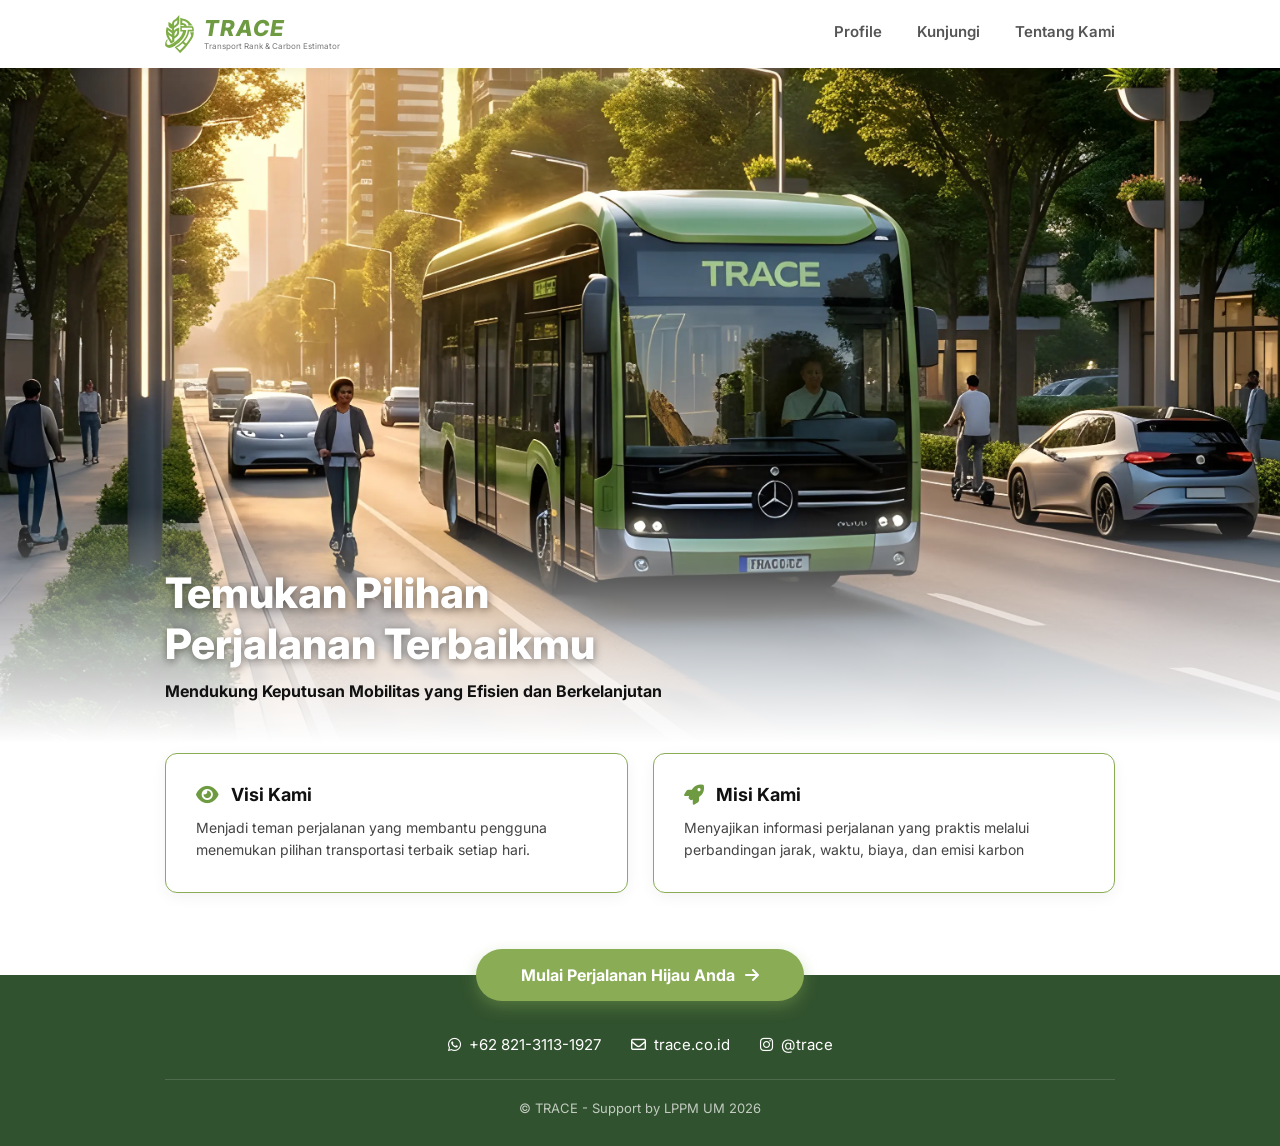
==== index.html @ 5dcfd5f3 "Web Trace ujicoba" ====
<!DOCTYPE html>
<html lang="id">
<head>
    <meta charset="UTF-8">
    <meta name="viewport" content="width=device-width, initial-scale=1.0">
    <title>TRACE - Transport Rank & Carbon Estimator</title>

    <link rel="stylesheet" href="https://cdnjs.cloudflare.com/ajax/libs/font-awesome/6.4.0/css/all.min.css">

    <link href="https://fonts.googleapis.com/css2?family=Inter:wght@400;600;700;800&display=swap" rel="stylesheet">

    <link rel="stylesheet" href="css/style.css">

    <style>
        html {
            scroll-behavior: smooth;
        }
    </style>
</head>
<body>

    <header>
        <div class="container header-container" style="position: relative;">

            <div class="logo-container">
                <img src="assets/img/logo.svg" alt="Logo TRACE" class="logo-img">

                <div class="logo-text">
                    <span class="logo-title">TRACE</span>
                    <span class="logo-subtitle">
                        Transport Rank & Carbon Estimator
                    </span>
                </div>
            </div>

            <nav class="nav-links">
                <a href="#" class="nav-item">Profile</a>

                <a href="maps.html" class="nav-item">Kunjungi</a>

                <a href="#tentang" class="nav-item">
                    Tentang Kami
                </a>
            </nav>

            <button class="menu-btn" id="openMenuBtn">
                <i class="fa-solid fa-bars"></i>
            </button>

            <div class="mobile-dropdown" id="mobileDropdown">

                <a href="#" class="dropdown-link" style="--i: 1;">
                    <i class="fa-solid fa-user"></i> Profile
                </a>

                <a href="maps.html" class="dropdown-link" style="--i: 2;">
                    <i class="fa-solid fa-map-location-dot"></i> Kunjungi
                </a>

                <a href="#tentang" class="dropdown-link" style="--i: 3;">
                    <i class="fa-solid fa-circle-info"></i> Tentang Kami
                </a>

            </div>
        </div>
    </header>

    <section class="hero-section">
        <div class="hero-overlay">
            <div class="container">

                <!-- REVISI 1: Judul hero diubah -->
                <h1 class="hero-title">
                    Temukan Pilihan<br>
                    Perjalanan Terbaikmu
                </h1>

                <!-- REVISI 2: Subtitle hero diubah -->
                <p class="hero-subtitle">
                    Mendukung Keputusan Mobilitas yang Efisien
                    dan Berkelanjutan
                </p>

            </div>
        </div>
    </section>

    <!-- SECTION TUJUAN -->
    <section id="tentang" class="cards-section">

        <div class="container cards-container">

            <div class="card">

                <div class="card-header">
                    <i class="fa-solid fa-eye"></i>
                    <span>Visi Kami</span>
                </div>

                <!-- REVISI 2: Teks visi diubah -->
                <div class="card-text">
                    Menjadi teman perjalanan yang membantu pengguna
                    menemukan pilihan transportasi terbaik setiap hari.
                </div>

            </div>

            <div class="card">

                <div class="card-header">
                    <i class="fa-solid fa-rocket"></i>
                    <span>Misi Kami</span>
                </div>

                <!-- REVISI 2: Teks misi tetap sama sesuai permintaan -->
                <div class="card-text">
                    Menyajikan informasi perjalanan yang praktis melalui perbandingan jarak, waktu, biaya, dan emisi karbon
                </div>

            </div>

        </div>
    </section>

    <div class="cta-wrapper">

        <a href="maps.html" class="cta-button">
            Mulai Perjalanan Hijau Anda
            <i class="fa-solid fa-arrow-right"></i>
        </a>

    </div>

    <footer class="bottom-section">

        <div class="container footer-content">

            <div class="footer-contacts">

                <div class="contact-item">
                    <i class="fa-brands fa-whatsapp"></i>

                    <a href="https://wa.me/6282131131927" target="_blank">
                        +62 821-3113-1927
                    </a>
                </div>

                <div class="contact-item">
                    <i class="fa-regular fa-envelope"></i>

                    <a href="mailto:trace.co.id">
                        trace.co.id
                    </a>
                </div>

                <div class="contact-item">
                    <i class="fa-brands fa-instagram"></i>

                    <a href="https://instagram.com/trace" target="_blank">
                        @trace
                    </a>
                </div>

            </div>

            <div class="copyright">
                &copy; TRACE - Support by LPPM UM 2026
            </div>

        </div>
    </footer>

    <script>
        const menuBtn = document.getElementById('openMenuBtn');
        const dropdown = document.getElementById('mobileDropdown');

        // Toggle menu
        menuBtn.addEventListener('click', (e) => {
            e.stopPropagation();
            dropdown.classList.toggle('active');
        });

        // Tutup menu saat klik luar
        document.addEventListener('click', (e) => {
            if (
                !dropdown.contains(e.target) &&
                !menuBtn.contains(e.target)
            ) {
                dropdown.classList.remove('active');
            }
        });
    </script>

</body>
</html>
---- css/style.css ----
:root {
    --primary-green: #6E9B41; 
    --btn-green: #89AC54;     
    --dark-green: #31522E;    
    --text-dark: #111111;     
    --bg-light: #ffffff;
}

* {
    margin: 0;
    padding: 0;
    box-sizing: border-box;
    font-family: 'Inter', sans-serif;
}

body {
    background-color: var(--bg-light); 
    display: flex;
    flex-direction: column;
    min-height: 100vh;
}

.container {
    width: 100%;
    max-width: 1000px; 
    margin: 0 auto;
    padding: 0 25px; 
}

/* HEADER & LOGO */
header {
    background: white;
    box-shadow: 0 2px 10px rgba(0,0,0,0.05);
    position: sticky;
    top: 0;
    z-index: 100;
}

.header-container {
    display: flex;
    justify-content: space-between;
    align-items: center;
    padding-top: 15px;
    padding-bottom: 15px;
}

.logo-container {
    display: flex;
    align-items: center;
    gap: 10px;
}

.logo-img { height: 38px; width: auto; object-fit: contain; }
.logo-text { display: flex; flex-direction: column; }
.logo-title { color: var(--primary-green); font-size: 22px; font-weight: 800; font-style: italic; letter-spacing: 1px; line-height: 1; }
.logo-subtitle { font-size: 8px; color: #777; margin-top: 2px; }

/* DESKTOP NAV */
.nav-links { display: flex; align-items: center; gap: 35px; }
.nav-item { position: relative; text-decoration: none; color: #555555; font-size: 15px; font-weight: 600; transition: color 0.3s ease; padding-bottom: 5px; }
.nav-item:hover { color: var(--primary-green); }
.nav-item::after {
    content: ''; position: absolute; bottom: 0; left: 50%; transform: translateX(-50%);
    width: 0; height: 3px; background-color: var(--primary-green); border-radius: 3px; transition: width 0.3s ease; 
}
.nav-item:hover::after { width: 20px; }

/* TOMBOL HAMBURGER */
.menu-btn {
    display: none; 
    background-color: var(--btn-green); color: white; width: 35px; height: 35px;
    border-radius: 8px; /* Lebih elegan dengan sudut agak membulat */
    justify-content: center; align-items: center; border: none; cursor: pointer;
    box-shadow: 0 4px 10px rgba(137, 172, 84, 0.3); transition: all 0.3s ease;
}
.menu-btn:hover { transform: translateY(-2px); box-shadow: 0 6px 12px rgba(137, 172, 84, 0.4); }
.menu-btn:active { transform: translateY(0) scale(0.95); }

/* =========================================
   DROPDOWN MENU KECIL (ANIMASI PREMIUM)
   ========================================= */
.mobile-dropdown {
    position: absolute;
    top: 65px; 
    right: 25px; 
    
    /* Efek Glassmorphism (Kaca) */
    background: rgba(255, 255, 255, 0.95);
    backdrop-filter: blur(10px);
    border: 1px solid rgba(255, 255, 255, 0.5);
    
    width: 210px;
    border-radius: 16px;
    box-shadow: 0 15px 35px rgba(0,0,0,0.12);
    padding: 12px 10px;
    display: flex;
    flex-direction: column;
    z-index: 99;
    
    /* Patokan awal animasi: Muncul/Mekar dari ujung kanan atas (dari arah tombol) */
    transform-origin: top right;
    transform: scale(0.4) translateY(-20px);
    opacity: 0;
    visibility: hidden;
    
    /* Kurva bezier ini bikin efek "Membal" (Spring/Bouncy) seperti iOS */
    transition: all 0.4s cubic-bezier(0.34, 1.56, 0.64, 1);
}

.mobile-dropdown.active {
    opacity: 1;
    visibility: visible;
    transform: scale(1) translateY(0);
}

.dropdown-link {
    padding: 12px 15px;
    color: #444;
    text-decoration: none;
    font-weight: 600;
    font-size: 14px;
    border-radius: 10px;
    display: flex;
    align-items: center;
    gap: 12px;
    
    /* Animasi Elegan: Teks Muncul dari Bawah ke Atas */
    opacity: 0;
    transform: translateY(15px) scale(0.95);
    transition: all 0.4s cubic-bezier(0.16, 1, 0.3, 1); /* Transisi muncul */
}

/* Saat menu aktif, teks dipanggil masuk */
.mobile-dropdown.active .dropdown-link {
    opacity: 1;
    transform: translateY(0) scale(1);
    /* Muncul berurutan 1..2..3 berdasar variabel --i di HTML */
    transition-delay: calc(0.08s * var(--i)); 
}

.dropdown-link i { 
    font-size: 16px; 
    color: var(--primary-green); 
    width: 22px; 
    text-align: center; 
    transition: transform 0.3s ease;
}

/* Hover effect teks yang mewah (tidak kaku ganti warna pekat) */
.dropdown-link:hover { 
    background-color: #f4f8f1; /* Hijau super tipis */
    color: var(--primary-green); 
    transform: translateX(6px); /* Bergeser sedikit ke kanan saat ditunjuk */
}

.dropdown-link:hover i {
    transform: scale(1.15); /* Icon sedikit membesar */
}

/* =========================================
   HERO SECTION
   ========================================= */
.hero-section {
    position: relative; height: 75vh; min-height: 550px;
    background-image: url('../assets/img/trace.webp'); background-size: cover; background-position: center 75%; 
}
.hero-section::after {
    content: ''; position: absolute; bottom: 0; left: 0; width: 100%; height: 35%; 
    background: linear-gradient(to top, rgba(255,255,255,1) 0%, rgba(255,255,255,0.7) 40%, rgba(255,255,255,0) 100%); pointer-events: none; z-index: 1;
}
.hero-overlay {
    position: absolute; top: 0; left: 0; width: 100%; height: 100%; display: flex; flex-direction: column; justify-content: flex-end; z-index: 2;
}
.hero-overlay .container { padding-bottom: 40px; }
.hero-title { color: #ffffff; font-size: 42px; font-weight: 800; margin-bottom: 10px; line-height: 1.2; text-shadow: 0px 2px 8px rgba(0, 0, 0, 0.5); }
.hero-subtitle { color: var(--text-dark); font-size: 16px; font-weight: 700; line-height: 1.5; max-width: 550px; }

/* =========================================
   CARDS
   ========================================= */
.cards-section { background-color: white; padding: 10px 0 60px 0; flex-grow: 1; }
.cards-container { display: flex; flex-direction: row; gap: 25px; }
.card { background: white; border-radius: 12px; padding: 30px; flex: 1; border: 1.5px solid var(--btn-green); box-shadow: 0 4px 15px rgba(0,0,0,0.05); transition: all 0.4s ease; }
.card:hover { transform: translateY(-5px); border-color: var(--primary-green); box-shadow: 0 10px 20px rgba(110, 155, 65, 0.15); }
.card-header { display: flex; align-items: center; gap: 12px; margin-bottom: 12px; font-weight: 700; font-size: 18px; color: var(--text-dark); }
.card-header i { color: var(--primary-green); font-size: 20px; }
.card-text { font-size: 14px; color: #444; line-height: 1.6; }

/* =========================================
   CTA BUTTON
   ========================================= */
.cta-wrapper { display: flex; justify-content: center; background: transparent; z-index: 10; transform: translateY(50%); margin-top: -30px; }
.cta-button { background-color: var(--btn-green); color: white; text-decoration: none; padding: 16px 45px; border-radius: 50px; font-weight: 700; font-size: 16px; display: flex; align-items: center; gap: 10px; box-shadow: 0 6px 15px rgba(137, 172, 84, 0.4); transition: all 0.3s ease; position: relative; overflow: hidden; }
.cta-button::after { content: ''; position: absolute; top: 0; left: -100%; width: 50%; height: 100%; background: linear-gradient(to right, rgba(255,255,255,0) 0%, rgba(255,255,255,0.4) 50%, rgba(255,255,255,0) 100%); transform: skewX(-25deg); animation: kilap 3.5s infinite; }
@keyframes kilap { 0% { left: -100%; } 20% { left: 200%; } 100% { left: 200%; } }
.cta-button:hover { transform: scale(1.05); background-color: var(--primary-green); }

/* =========================================
   FOOTER
   ========================================= */
.bottom-section { background-color: var(--dark-green); padding-top: 60px; padding-bottom: 30px; }
.footer-content { text-align: center; color: white; }
.footer-contacts { display: flex; justify-content: center; gap: 30px; margin-bottom: 25px; font-size: 15px; }
.contact-item { display: flex; align-items: center; gap: 8px; }
.contact-item a { color: white; text-decoration: none; transition: opacity 0.2s ease; }
.contact-item a:hover { opacity: 0.8; }
.copyright { font-size: 13px; opacity: 0.7; border-top: 1px solid rgba(255,255,255,0.2); padding-top: 20px; }

/* =========================================
   MEDIA QUERY
   ========================================= */
@media screen and (max-width: 768px) {
    .nav-links { display: none; }
    .menu-btn { display: flex; }

    .hero-section { height: 80vh; background-position: center 85%; }
    .hero-section::after { height: 40%; }
    .hero-title { font-size: 32px; margin-bottom: 8px; }
    .hero-subtitle { font-size: 14px; max-width: 95%; }

    .cards-container { flex-direction: column; gap: 15px; }
    .card { padding: 20px; }

    .footer-contacts { flex-direction: column; gap: 15px; align-items: center; }
    .cta-button { padding: 14px 30px; font-size: 14px; }
}

html {
    scroll-behavior: smooth;
}
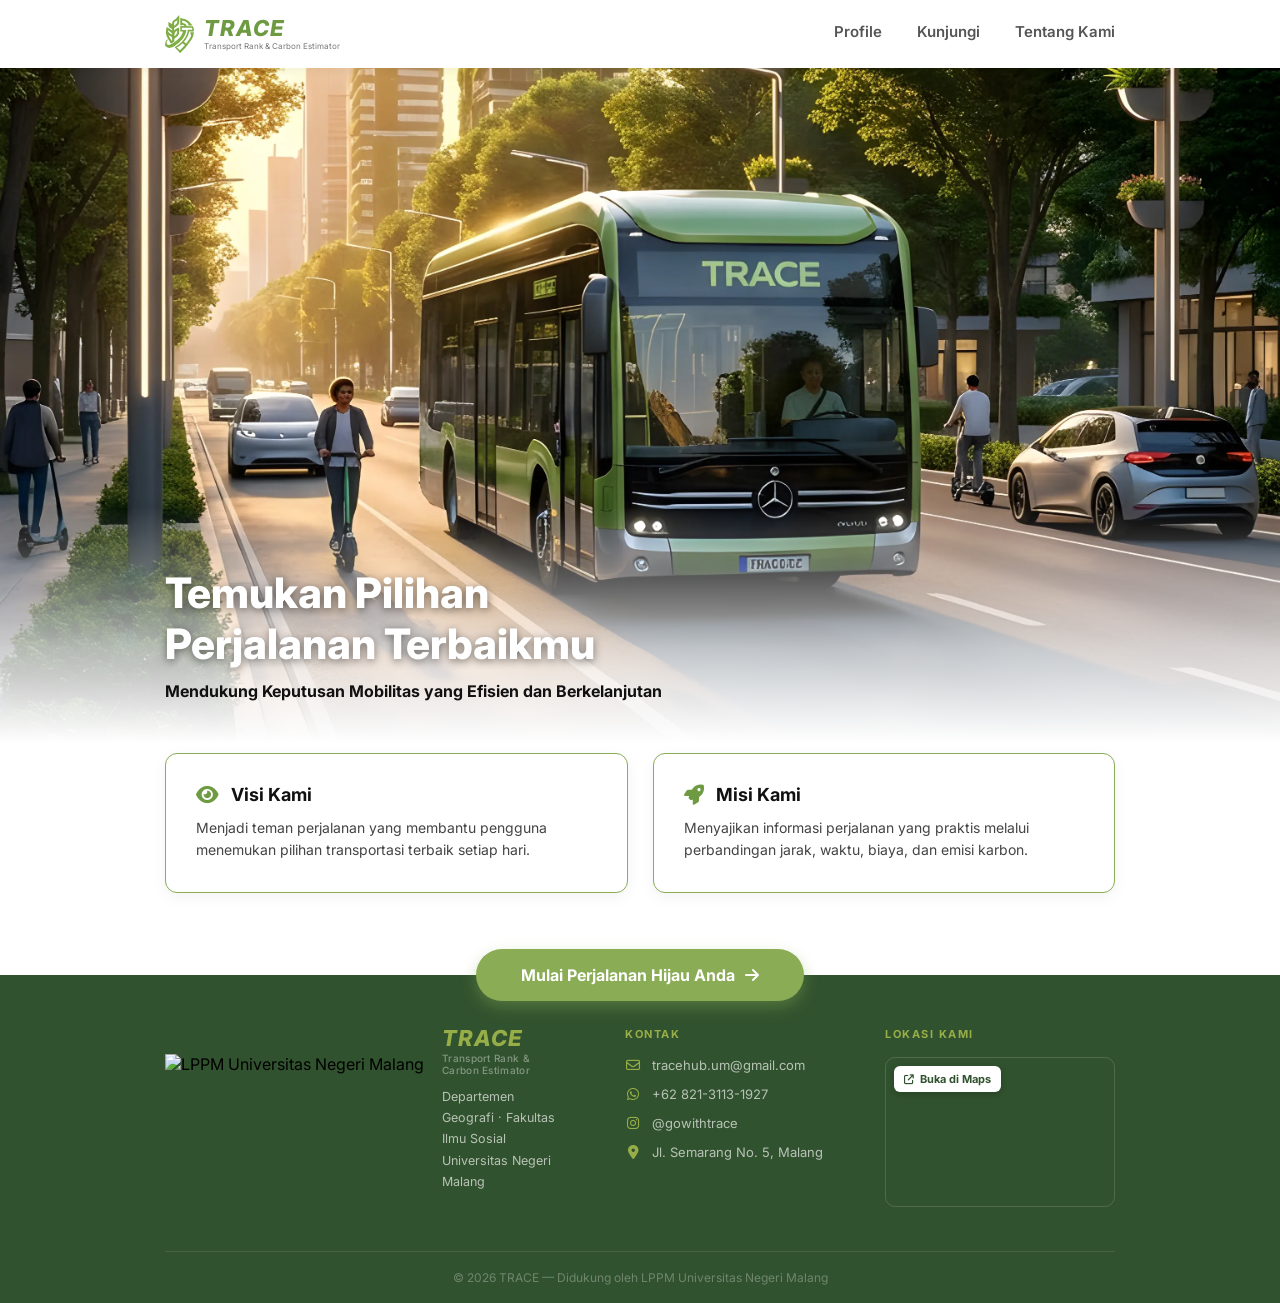
==== commit 29ba6fed: "Update TRACE website" ====
--- a/index.html
+++ b/index.html
@@ -4,43 +4,27 @@
     <meta charset="UTF-8">
     <meta name="viewport" content="width=device-width, initial-scale=1.0">
     <title>TRACE - Transport Rank & Carbon Estimator</title>
-
     <link rel="stylesheet" href="https://cdnjs.cloudflare.com/ajax/libs/font-awesome/6.4.0/css/all.min.css">
-
     <link href="https://fonts.googleapis.com/css2?family=Inter:wght@400;600;700;800&display=swap" rel="stylesheet">
-
     <link rel="stylesheet" href="css/style.css">
-
-    <style>
-        html {
-            scroll-behavior: smooth;
-        }
-    </style>
 </head>
 <body>
 
+    <!-- HEADER -->
     <header>
         <div class="container header-container" style="position: relative;">
-
             <div class="logo-container">
                 <img src="assets/img/logo.svg" alt="Logo TRACE" class="logo-img">
-
                 <div class="logo-text">
                     <span class="logo-title">TRACE</span>
-                    <span class="logo-subtitle">
-                        Transport Rank & Carbon Estimator
-                    </span>
+                    <span class="logo-subtitle">Transport Rank & Carbon Estimator</span>
                 </div>
             </div>
 
             <nav class="nav-links">
                 <a href="#" class="nav-item">Profile</a>
-
                 <a href="maps.html" class="nav-item">Kunjungi</a>
-
-                <a href="#tentang" class="nav-item">
-                    Tentang Kami
-                </a>
+                <a href="#tentang" class="nav-item">Tentang Kami</a>
             </nav>
 
             <button class="menu-btn" id="openMenuBtn">
@@ -48,144 +32,150 @@
             </button>
 
             <div class="mobile-dropdown" id="mobileDropdown">
-
                 <a href="#" class="dropdown-link" style="--i: 1;">
                     <i class="fa-solid fa-user"></i> Profile
                 </a>
-
                 <a href="maps.html" class="dropdown-link" style="--i: 2;">
                     <i class="fa-solid fa-map-location-dot"></i> Kunjungi
                 </a>
-
                 <a href="#tentang" class="dropdown-link" style="--i: 3;">
                     <i class="fa-solid fa-circle-info"></i> Tentang Kami
                 </a>
-
             </div>
         </div>
     </header>
 
+    <!-- HERO -->
     <section class="hero-section">
         <div class="hero-overlay">
             <div class="container">
-
-                <!-- REVISI 1: Judul hero diubah -->
                 <h1 class="hero-title">
                     Temukan Pilihan<br>
                     Perjalanan Terbaikmu
                 </h1>
-
-                <!-- REVISI 2: Subtitle hero diubah -->
                 <p class="hero-subtitle">
-                    Mendukung Keputusan Mobilitas yang Efisien
-                    dan Berkelanjutan
+                    Mendukung Keputusan Mobilitas yang Efisien dan Berkelanjutan
                 </p>
-
             </div>
         </div>
     </section>
 
-    <!-- SECTION TUJUAN -->
+    <!-- CARDS: VISI & MISI -->
     <section id="tentang" class="cards-section">
-
         <div class="container cards-container">
-
             <div class="card">
-
                 <div class="card-header">
                     <i class="fa-solid fa-eye"></i>
                     <span>Visi Kami</span>
                 </div>
-
-                <!-- REVISI 2: Teks visi diubah -->
                 <div class="card-text">
                     Menjadi teman perjalanan yang membantu pengguna
                     menemukan pilihan transportasi terbaik setiap hari.
                 </div>
-
             </div>
-
             <div class="card">
-
                 <div class="card-header">
                     <i class="fa-solid fa-rocket"></i>
                     <span>Misi Kami</span>
                 </div>
+                <div class="card-text">
+                    Menyajikan informasi perjalanan yang praktis melalui
+                    perbandingan jarak, waktu, biaya, dan emisi karbon.
+                </div>
+            </div>
+        </div>
+    </section>
 
-                <!-- REVISI 2: Teks misi tetap sama sesuai permintaan -->
-                <div class="card-text">
-                    Menyajikan informasi perjalanan yang praktis melalui perbandingan jarak, waktu, biaya, dan emisi karbon
+    <!-- CTA -->
+    <div class="cta-wrapper">
+        <a href="maps.html" class="cta-button">
+            Mulai Perjalanan Hijau Anda
+            <i class="fa-solid fa-arrow-right"></i>
+        </a>
+    </div>
+
+    <!-- FOOTER -->
+    <footer class="bottom-section">
+        <div class="container">
+
+            <div class="footer-main">
+
+                <!-- Kiri: identitas -->
+                <div class="footer-brand">
+                    <img src="assets/img/lppm-um.jpeg"
+                         alt="LPPM Universitas Negeri Malang"
+                         class="footer-lppm-logo">
+                    <div>
+                        <div class="footer-trace-name">TRACE</div>
+                        <div class="footer-trace-sub">Transport Rank &amp; Carbon Estimator</div>
+                        <div class="footer-dept">
+                            Departemen Geografi &middot; Fakultas Ilmu Sosial<br>
+                            Universitas Negeri Malang
+                        </div>
+                    </div>
+                </div>
+
+                <!-- Tengah: kontak -->
+                <div class="footer-contact-col">
+                    <div class="footer-col-title">Kontak</div>
+                    <a href="mailto:tracehub.um@gmail.com"
+                       class="footer-contact-item">
+                        <i class="fa-regular fa-envelope"></i>
+                        <span>tracehub.um@gmail.com</span>
+                    </a>
+                    <a href="https://wa.me/6282131131927"
+                       target="_blank" class="footer-contact-item">
+                        <i class="fa-brands fa-whatsapp"></i>
+                        <span>+62 821-3113-1927</span>
+                    </a>
+                    <a href="https://instagram.com/gowithtrace"
+                       target="_blank" class="footer-contact-item">
+                        <i class="fa-brands fa-instagram"></i>
+                        <span>@gowithtrace</span>
+                    </a>
+                    <a href="https://maps.app.goo.gl/NdVyC7cAhxXNnDLJ6"
+                       target="_blank" class="footer-contact-item">
+                        <i class="fa-solid fa-location-dot"></i>
+                        <span>Jl. Semarang No. 5, Malang</span>
+                    </a>
+                </div>
+
+                <!-- Kanan: lokasi kami -->
+                <div class="footer-lokasi-col">
+                    <div class="footer-col-title">Lokasi Kami</div>
+                    <div class="footer-map-box">
+                        <a href="https://maps.app.goo.gl/NdVyC7cAhxXNnDLJ6"
+                           target="_blank" class="footer-map-link">
+                            <i class="fa-solid fa-arrow-up-right-from-square"></i>
+                            <span>Buka di Maps</span>
+                        </a>
+                        <iframe
+                            src="https://www.google.com/maps?q=Faculty+of+Social+Science+UM,+Jl.+Semarang+No.+5,+Sumbersari,+Lowokwaru,+Malang&output=embed"
+                            allowfullscreen=""
+                            loading="lazy"
+                            referrerpolicy="no-referrer-when-downgrade">
+                        </iframe>
+                    </div>
                 </div>
 
             </div>
 
-        </div>
-    </section>
-
-    <div class="cta-wrapper">
-
-        <a href="maps.html" class="cta-button">
-            Mulai Perjalanan Hijau Anda
-            <i class="fa-solid fa-arrow-right"></i>
-        </a>
-
-    </div>
-
-    <footer class="bottom-section">
-
-        <div class="container footer-content">
-
-            <div class="footer-contacts">
-
-                <div class="contact-item">
-                    <i class="fa-brands fa-whatsapp"></i>
-
-                    <a href="https://wa.me/6282131131927" target="_blank">
-                        +62 821-3113-1927
-                    </a>
-                </div>
-
-                <div class="contact-item">
-                    <i class="fa-regular fa-envelope"></i>
-
-                    <a href="mailto:trace.co.id">
-                        trace.co.id
-                    </a>
-                </div>
-
-                <div class="contact-item">
-                    <i class="fa-brands fa-instagram"></i>
-
-                    <a href="https://instagram.com/trace" target="_blank">
-                        @trace
-                    </a>
-                </div>
-
-            </div>
-
-            <div class="copyright">
-                &copy; TRACE - Support by LPPM UM 2026
+            <div class="footer-bottom">
+                &copy; 2026 TRACE &mdash; Didukung oleh LPPM Universitas Negeri Malang
             </div>
 
         </div>
     </footer>
 
     <script>
-        const menuBtn = document.getElementById('openMenuBtn');
+        const menuBtn  = document.getElementById('openMenuBtn');
         const dropdown = document.getElementById('mobileDropdown');
-
-        // Toggle menu
         menuBtn.addEventListener('click', (e) => {
             e.stopPropagation();
             dropdown.classList.toggle('active');
         });
-
-        // Tutup menu saat klik luar
         document.addEventListener('click', (e) => {
-            if (
-                !dropdown.contains(e.target) &&
-                !menuBtn.contains(e.target)
-            ) {
+            if (!dropdown.contains(e.target) && !menuBtn.contains(e.target)) {
                 dropdown.classList.remove('active');
             }
         });
--- a/css/style.css
+++ b/css/style.css
@@ -227,4 +227,196 @@
 
 html {
     scroll-behavior: smooth;
+}
+
+/* =========================================
+   FOOTER BARU — kontak lengkap
+   ========================================= */
+
+/* Override padding footer agar lebih proporsional */
+.bottom-section {
+    padding-top: 52px;
+    padding-bottom: 0;
+}
+
+.footer-main {
+    display: flex;
+    align-items: flex-start;
+    justify-content: space-between;
+    gap: 60px;
+    padding-bottom: 44px;
+}
+
+/* --- Kiri: brand & identitas --- */
+.footer-brand {
+    display: flex;
+    align-items: center;
+    gap: 18px;
+    flex: 1 1 260px;
+    min-width: 220px;
+}
+
+.footer-lppm-logo {
+    height: 110px;
+    width: auto;
+    object-fit: contain;
+    background: transparent;
+    flex-shrink: 0;
+}
+
+.footer-trace-name {
+    font-size: 22px;
+    font-weight: 800;
+    color: #97AE48;
+    font-style: italic;
+    letter-spacing: 1px;
+    line-height: 1;
+    margin-bottom: 3px;
+}
+
+.footer-trace-sub {
+    font-size: 10px;
+    color: rgba(255,255,255,0.4);
+    font-weight: 500;
+    letter-spacing: .3px;
+    margin-bottom: 10px;
+}
+
+.footer-dept {
+    font-size: 12.5px;
+    color: rgba(255,255,255,0.65);
+    line-height: 1.7;
+}
+
+/* --- Kanan: kolom kontak --- */
+.footer-contact-col {
+    flex: 0 0 200px;
+    min-width: 200px;
+}
+
+.footer-col-title {
+    font-size: 11px;
+    font-weight: 700;
+    color: #97AE48;
+    letter-spacing: 1.5px;
+    text-transform: uppercase;
+    margin-bottom: 16px;
+}
+
+.footer-contact-item {
+    display: flex;
+    align-items: center;
+    gap: 11px;
+    color: rgba(255,255,255,0.65);
+    text-decoration: none;
+    font-size: 13px;
+    margin-bottom: 13px;
+    transition: color 0.18s;
+}
+
+.footer-contact-item:last-child { margin-bottom: 0; }
+
+.footer-contact-item i {
+    width: 16px;
+    text-align: center;
+    color: #97AE48;
+    font-size: 14px;
+    flex-shrink: 0;
+}
+
+.footer-contact-item:hover { color: white; }
+
+/* --- Garis bawah + copyright --- */
+.footer-bottom {
+    border-top: 1px solid rgba(255,255,255,0.1);
+    padding: 18px 0;
+    text-align: center;
+    font-size: 12px;
+    color: rgba(255,255,255,0.3);
+}
+
+/* --- Responsive --- */
+@media screen and (max-width: 768px) {
+    .footer-lppm-logo { height: 84px; }
+    .footer-trace-name { font-size: 18px; }
+}
+
+/* =========================================
+   KOLOM KONTAK & LOKASI KAMI (BARU)
+   ========================================= */
+.footer-lokasi-col {
+    flex: 0 0 230px;
+    min-width: 230px;
+}
+
+.footer-map-box {
+    position: relative;
+    border-radius: 10px;
+    overflow: hidden;
+    border: 1px solid rgba(255,255,255,0.15);
+    height: 150px;
+}
+
+.footer-map-box iframe {
+    width: 100%;
+    height: 100%;
+    border: 0;
+    display: block;
+}
+
+.footer-map-link {
+    position: absolute;
+    top: 8px;
+    left: 8px;
+    z-index: 2;
+    display: flex;
+    align-items: center;
+    gap: 6px;
+    background: white;
+    color: var(--dark-green);
+    text-decoration: none;
+    font-size: 11px;
+    font-weight: 700;
+    padding: 6px 10px;
+    border-radius: 6px;
+    box-shadow: 0 2px 6px rgba(0,0,0,0.2);
+}
+
+.footer-map-link i { font-size: 10px; }
+
+/* --- Responsive: susun vertikal, rapi & lega di HP --- */
+@media screen and (max-width: 768px) {
+    .footer-main {
+        flex-direction: column;
+        justify-content: flex-start;
+        align-items: center;
+        gap: 36px;
+        padding-bottom: 36px;
+    }
+
+    .footer-brand {
+        flex: 0 0 auto;
+        flex-direction: column;
+        align-items: center;
+        text-align: center;
+        gap: 10px;
+        width: 100%;
+    }
+
+    .footer-dept { text-align: center; }
+
+    .footer-contact-col,
+    .footer-lokasi-col {
+        flex: 0 0 auto;
+        min-width: unset;
+        width: 100%;
+        max-width: 360px;
+        text-align: center;
+    }
+
+    .footer-contact-item {
+        justify-content: center;
+    }
+
+    .footer-map-box { height: 190px; }
 }
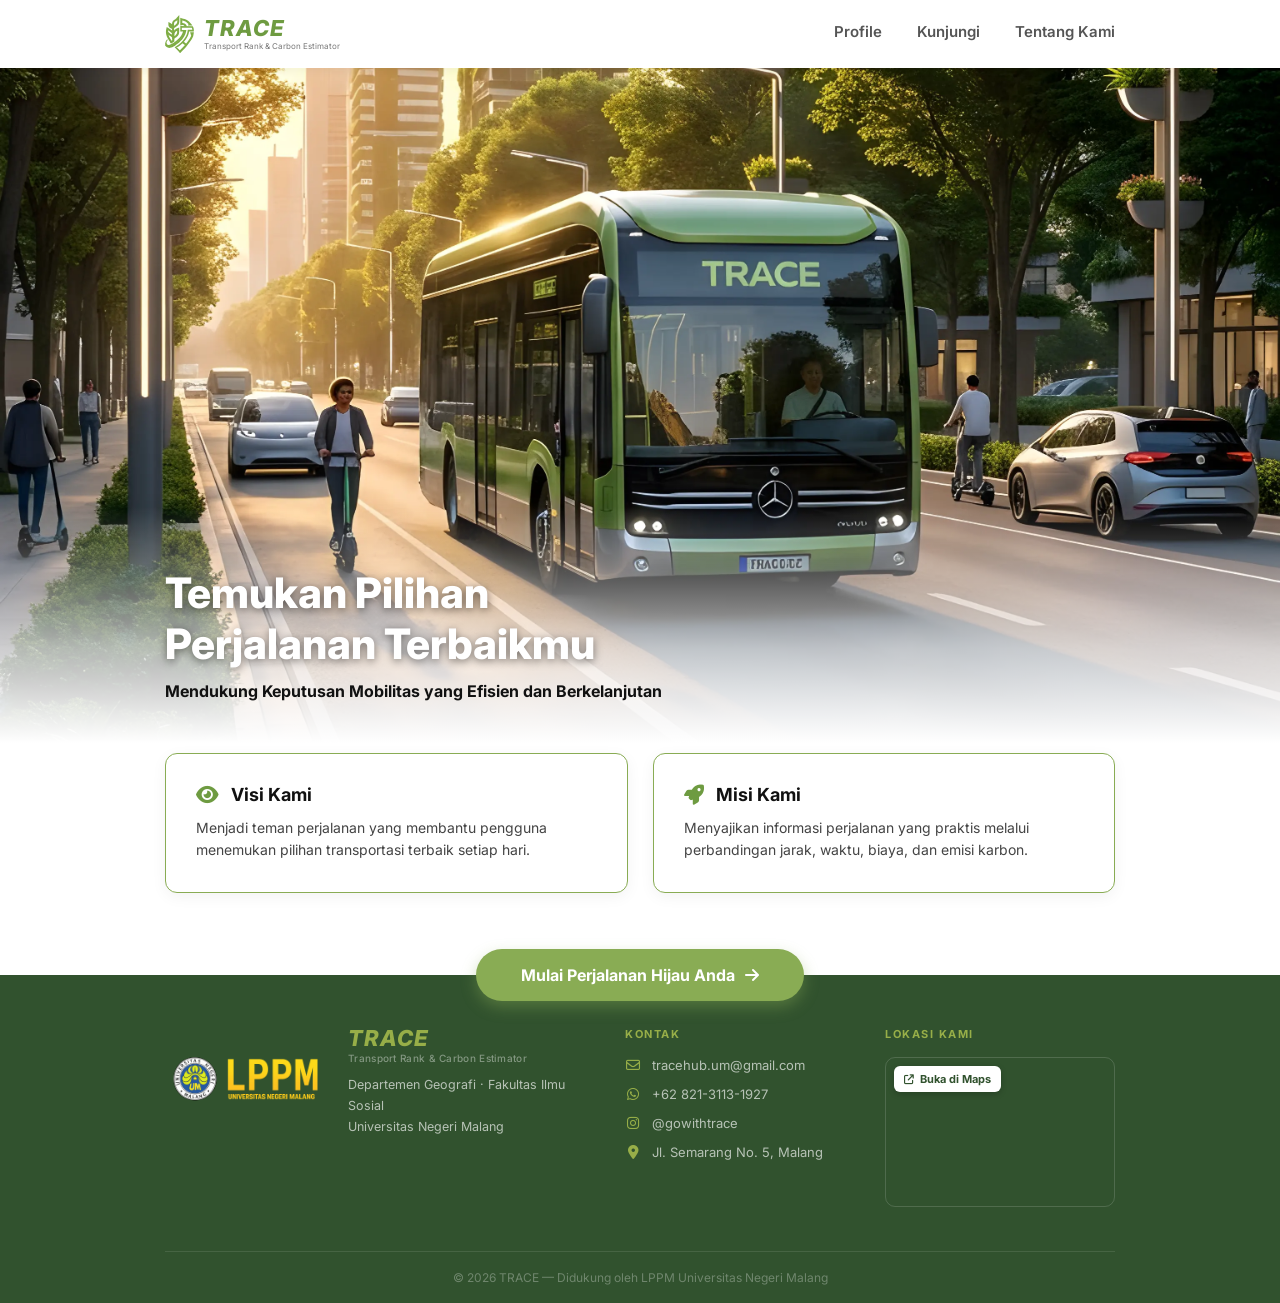
==== commit cb2a7d92: "Replace Lppm jpeg with webp" ====
--- a/index.html
+++ b/index.html
@@ -102,7 +102,7 @@
 
                 <!-- Kiri: identitas -->
                 <div class="footer-brand">
-                    <img src="assets/img/lppm-um.jpeg"
+                    <img src="assets/img/lppm-um.webp"
                          alt="LPPM Universitas Negeri Malang"
                          class="footer-lppm-logo">
                     <div>
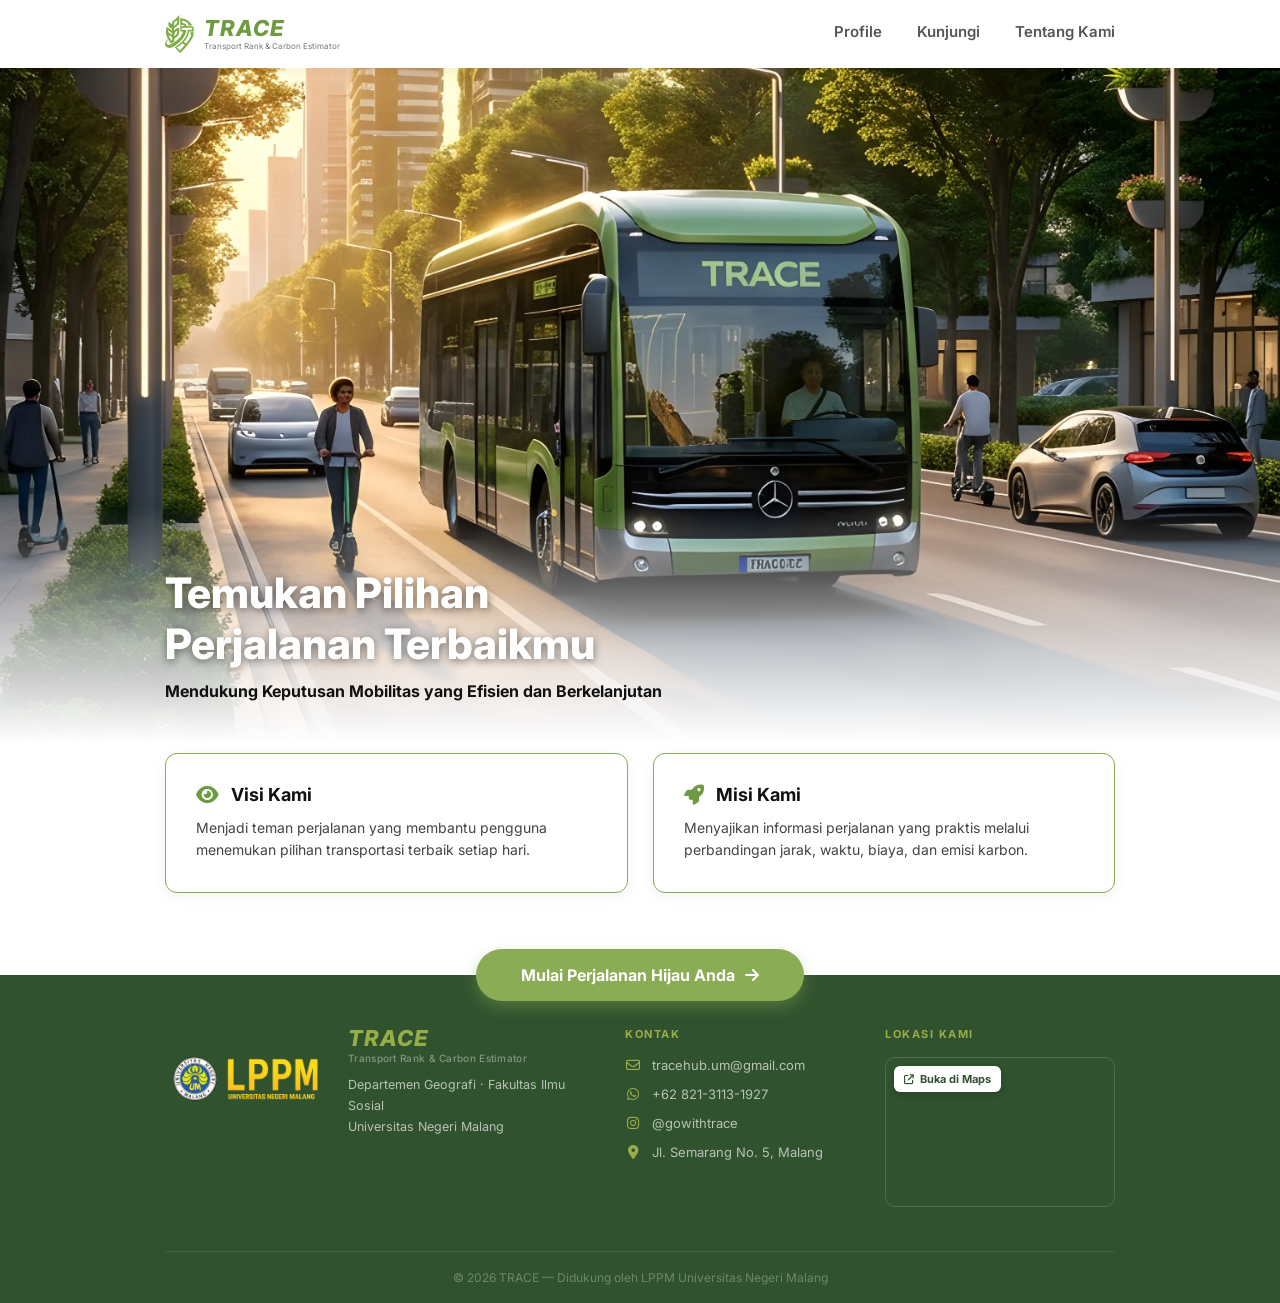
==== commit 6b206970: "Perubahan logo browser" ====
--- a/index.html
+++ b/index.html
@@ -4,6 +4,7 @@
     <meta charset="UTF-8">
     <meta name="viewport" content="width=device-width, initial-scale=1.0">
     <title>TRACE - Transport Rank & Carbon Estimator</title>
+    <link rel="icon" type="image/x-icon" href="./assets/img/logo.svg">
     <link rel="stylesheet" href="https://cdnjs.cloudflare.com/ajax/libs/font-awesome/6.4.0/css/all.min.css">
     <link href="https://fonts.googleapis.com/css2?family=Inter:wght@400;600;700;800&display=swap" rel="stylesheet">
     <link rel="stylesheet" href="css/style.css">
